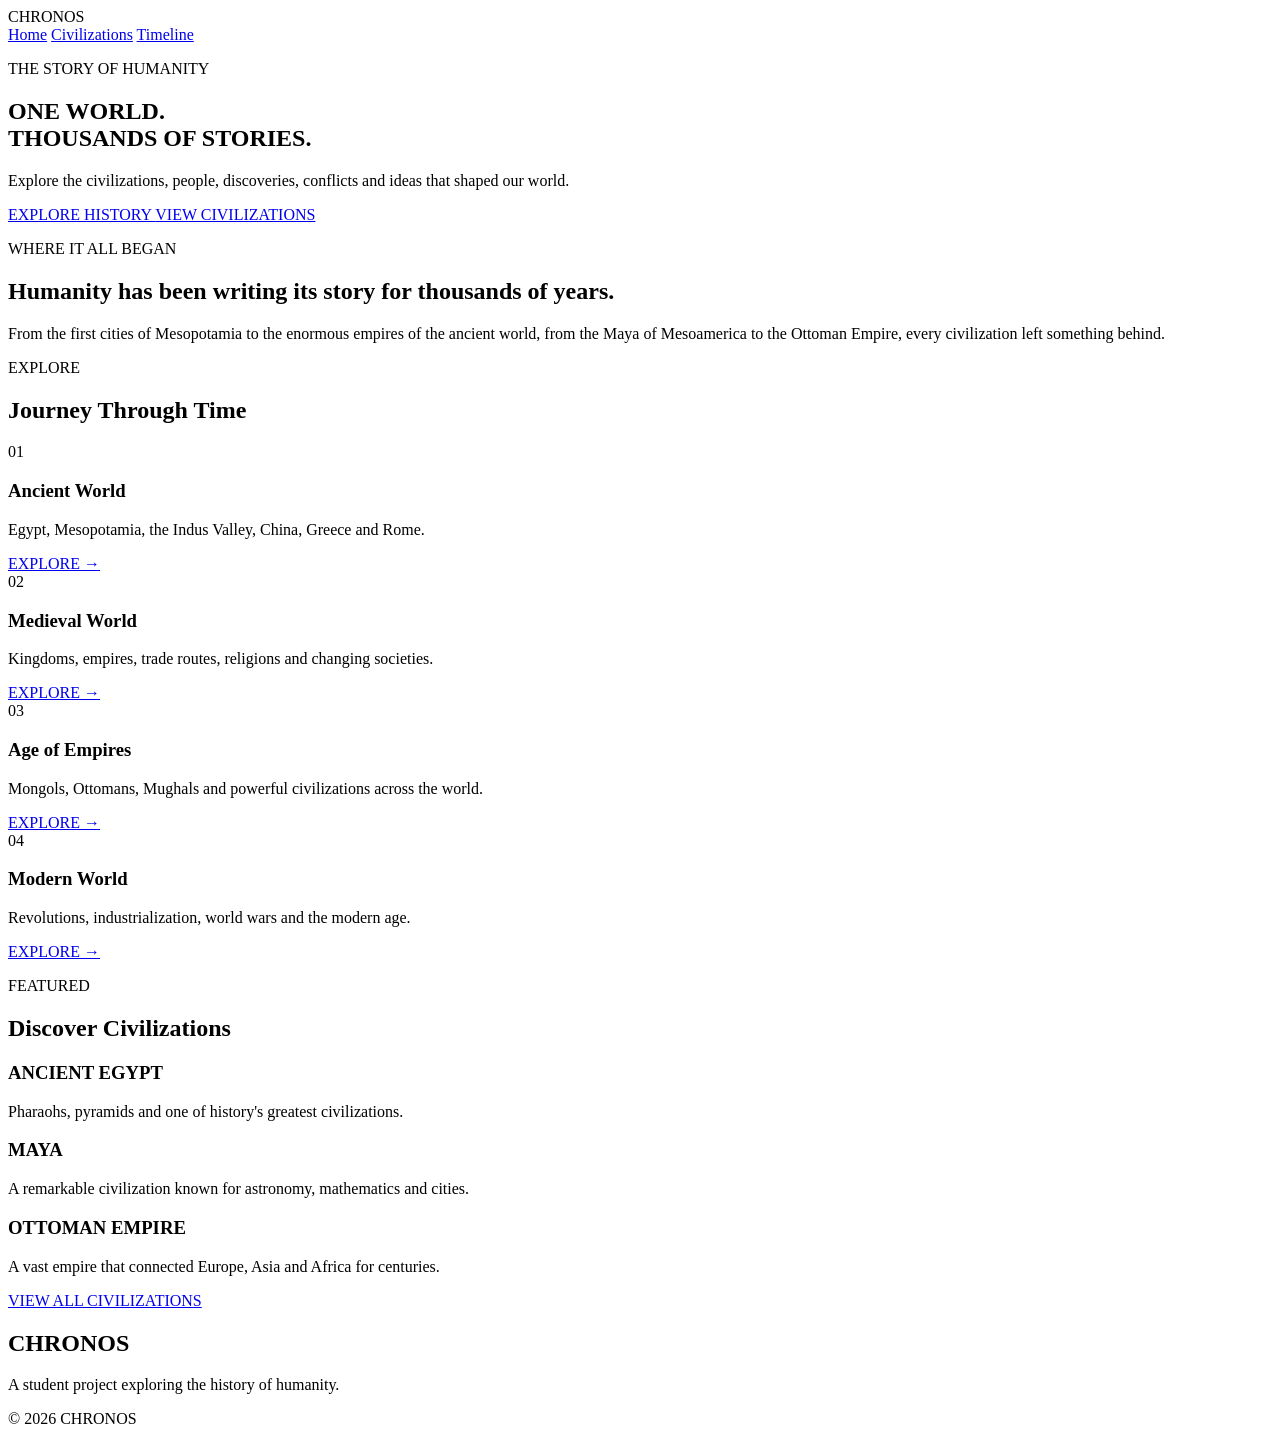
==== index.html @ 1f56f451 "Add files via upload" ====
<!DOCTYPE html>
<html lang="en">

<head>
    <meta charset="UTF-8">
    <meta name="viewport" content="width=device-width, initial-scale=1.0">

    <title>CHRONOS | A Journey Through Human History</title>

    <link rel="stylesheet" href="css/style.css">
</head>

<body>

    <!-- Navigation Bar -->

    <nav class="navbar">

        <div class="logo">
            CHRONOS
        </div>

        <div class="nav-links">
            <a href="index.html">Home</a>
            <a href="civilizations.html">Civilizations</a>
            <a href="timeline.html">Timeline</a>
        </div>

    </nav>


    <!-- Hero Section -->

    <section class="hero">

        <div class="hero-content">

            <p class="small-title">THE STORY OF HUMANITY</p>

            <h1>
                ONE WORLD.<br>
                THOUSANDS OF STORIES.
            </h1>

            <p class="hero-text">
                Explore the civilizations, people, discoveries,
                conflicts and ideas that shaped our world.
            </p>

            <div class="hero-buttons">

                <a href="timeline.html" class="main-button">
                    EXPLORE HISTORY
                </a>

                <a href="civilizations.html" class="second-button">
                    VIEW CIVILIZATIONS
                </a>

            </div>

        </div>

    </section>


    <!-- Introduction -->

    <section class="intro">

        <p class="section-label">WHERE IT ALL BEGAN</p>

        <h2>
            Humanity has been writing its story
            for thousands of years.
        </h2>

        <p>
            From the first cities of Mesopotamia to the
            enormous empires of the ancient world, from
            the Maya of Mesoamerica to the Ottoman Empire,
            every civilization left something behind.
        </p>

    </section>


    <!-- Historical Eras -->

    <section class="eras">

        <div class="section-heading">

            <p class="section-label">EXPLORE</p>

            <h2>Journey Through Time</h2>

        </div>


        <div class="era-container">

            <div class="era-card">

                <span>01</span>

                <h3>Ancient World</h3>

                <p>
                    Egypt, Mesopotamia, the Indus Valley,
                    China, Greece and Rome.
                </p>

                <a href="timeline.html">EXPLORE →</a>

            </div>


            <div class="era-card">

                <span>02</span>

                <h3>Medieval World</h3>

                <p>
                    Kingdoms, empires, trade routes,
                    religions and changing societies.
                </p>

                <a href="timeline.html">EXPLORE →</a>

            </div>


            <div class="era-card">

                <span>03</span>

                <h3>Age of Empires</h3>

                <p>
                    Mongols, Ottomans, Mughals and
                    powerful civilizations across the world.
                </p>

                <a href="timeline.html">EXPLORE →</a>

            </div>


            <div class="era-card">

                <span>04</span>

                <h3>Modern World</h3>

                <p>
                    Revolutions, industrialization,
                    world wars and the modern age.
                </p>

                <a href="timeline.html">EXPLORE →</a>

            </div>

        </div>

    </section>


    <!-- Featured Civilizations -->

    <section class="featured">

        <p class="section-label">FEATURED</p>

        <h2>Discover Civilizations</h2>

        <div class="featured-container">

            <div class="civilization-card">
                <h3>ANCIENT EGYPT</h3>
                <p>Pharaohs, pyramids and one of history's greatest civilizations.</p>
            </div>

            <div class="civilization-card">
                <h3>MAYA</h3>
                <p>A remarkable civilization known for astronomy, mathematics and cities.</p>
            </div>

            <div class="civilization-card">
                <h3>OTTOMAN EMPIRE</h3>
                <p>A vast empire that connected Europe, Asia and Africa for centuries.</p>
            </div>

        </div>

        <a href="civilizations.html" class="main-button">
            VIEW ALL CIVILIZATIONS
        </a>

    </section>


    <!-- Footer -->

    <footer>

        <h2>CHRONOS</h2>

        <p>
            A student project exploring the history of humanity.
        </p>

        <p class="copyright">
            © 2026 CHRONOS
        </p>

    </footer>


    <script src="js/main.js"></script>

</body>

</html>
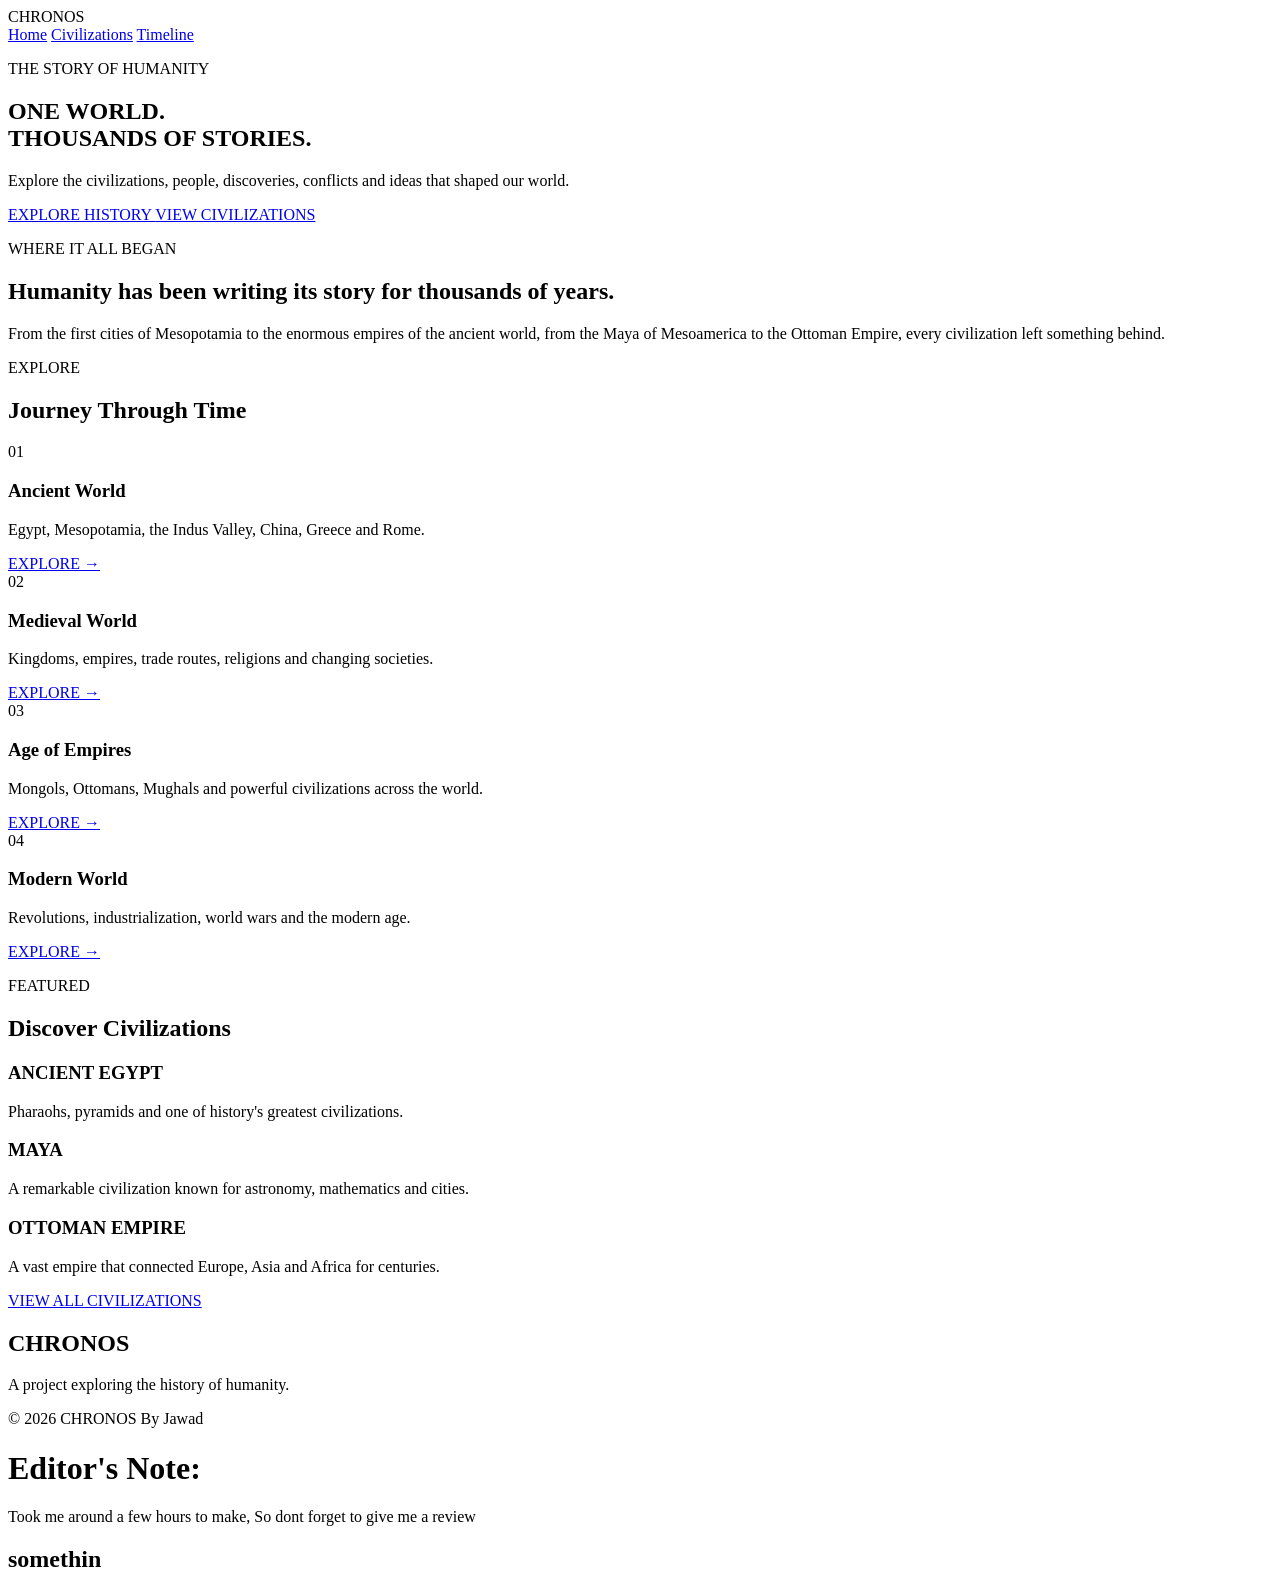
==== commit 2afd836b: "Update index.html" ====
--- a/index.html
+++ b/index.html
@@ -209,13 +209,18 @@
         <h2>CHRONOS</h2>
 
         <p>
-            A student project exploring the history of humanity.
+            A  project exploring the history of humanity.
         </p>
 
         <p class="copyright">
-            © 2026 CHRONOS
+            © 2026 CHRONOS By Jawad
         </p>
 
+       <div> <h1>Editor's Note:
+        </h1>
+           <p>Took me around a few hours to make, So dont forget to give me a review</p>
+       <h2>somethin</h2></div>
+
     </footer>
 
 
@@ -223,4 +228,4 @@
 
 </body>
 
-</html>+</html>
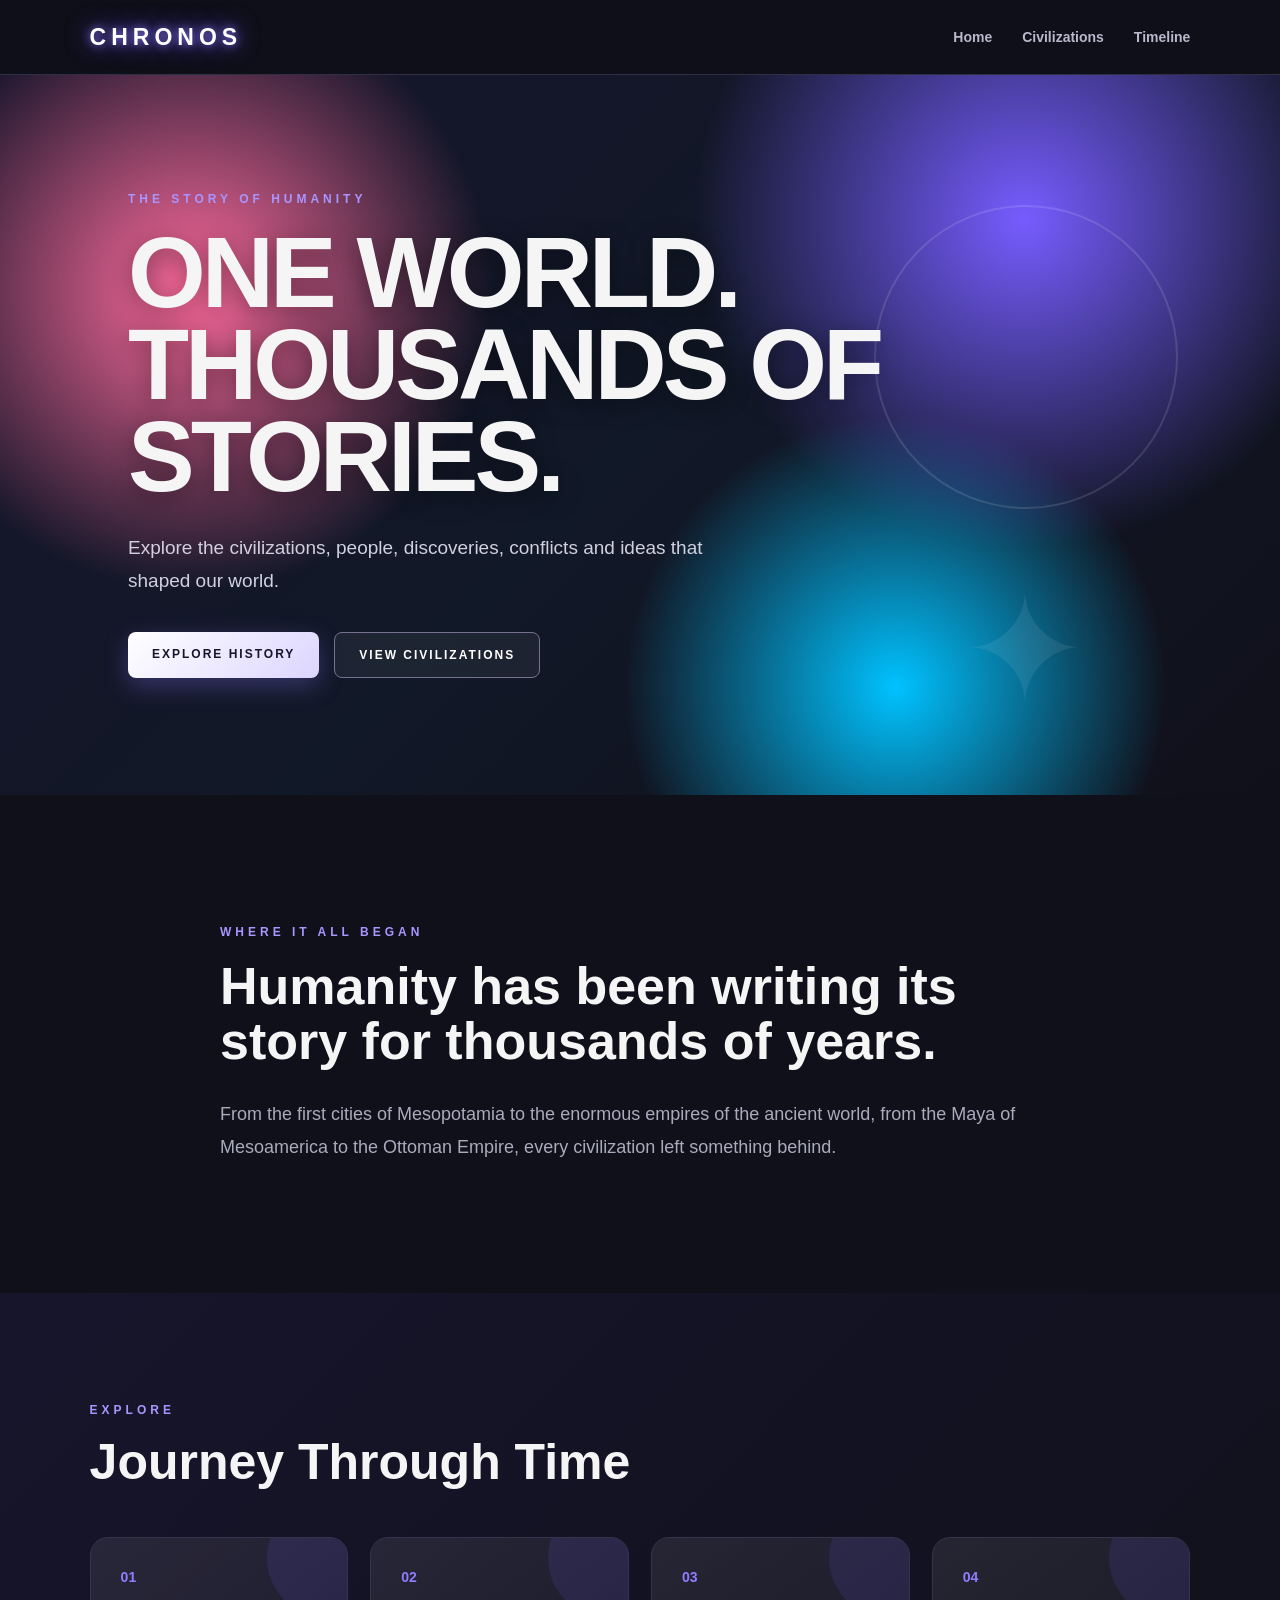
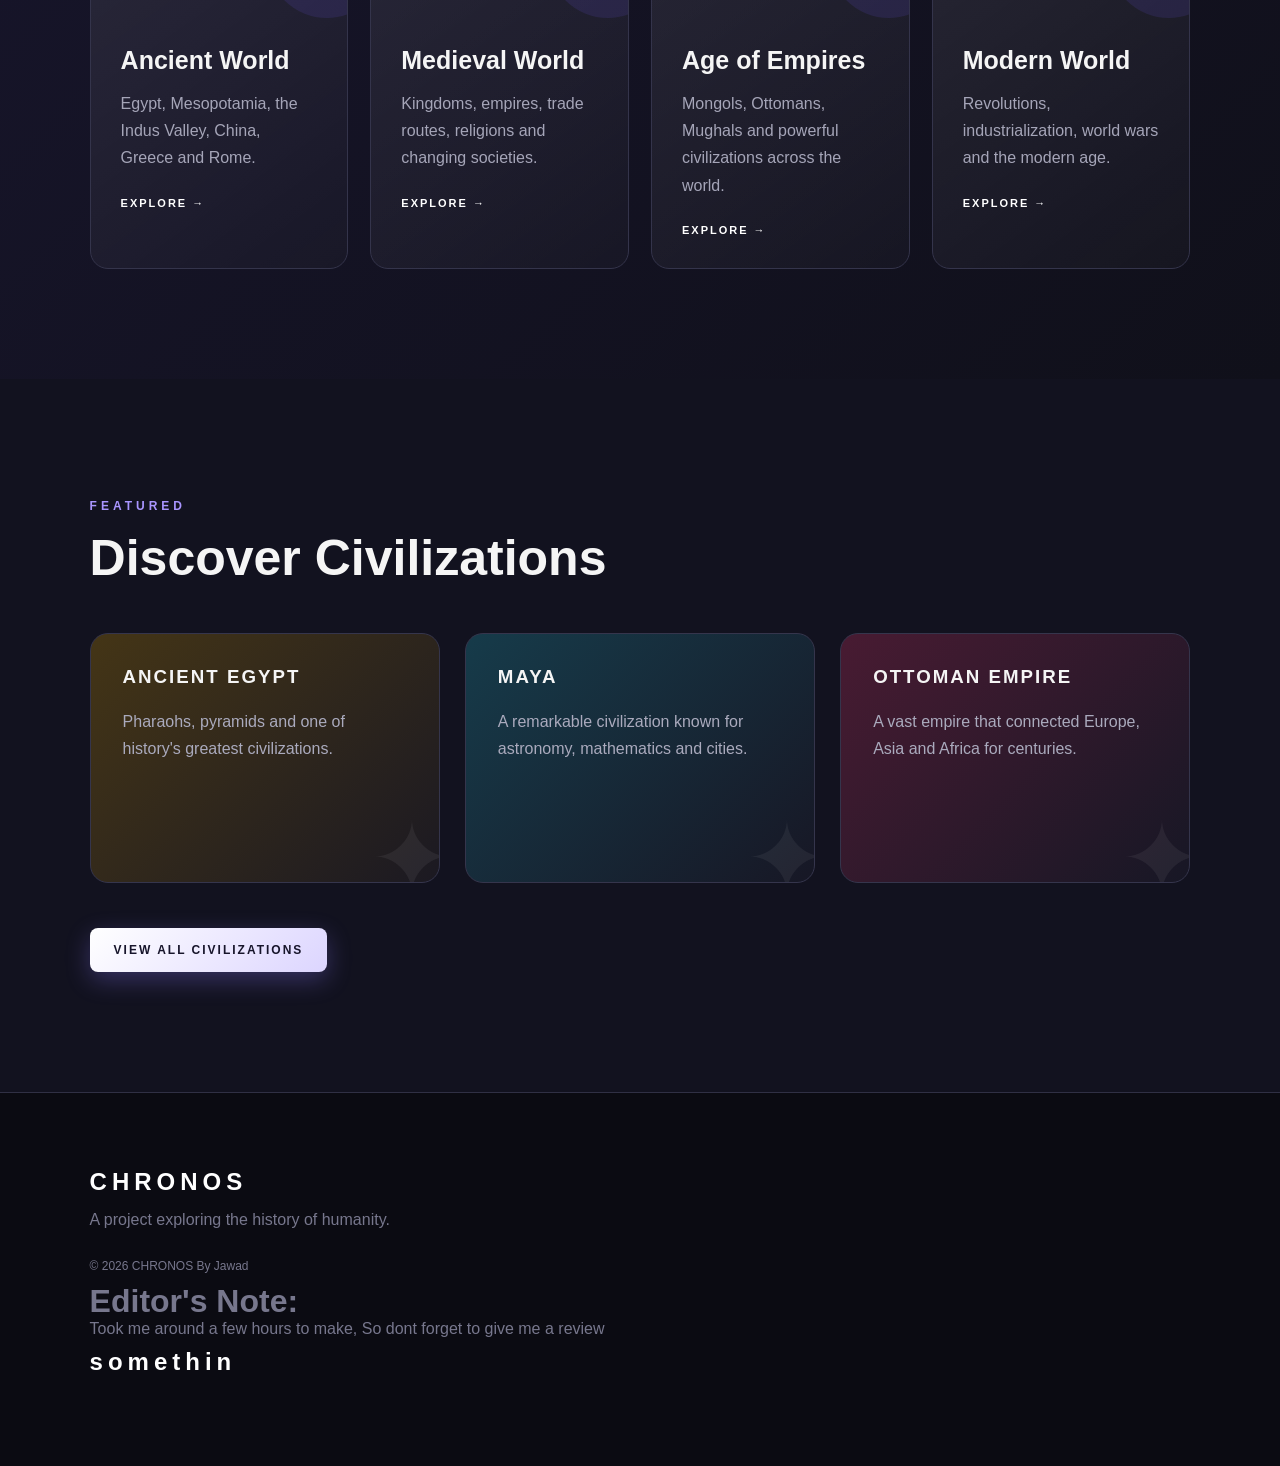
==== commit 92f6f4dc: "Update index.html" ====
--- a/index.html
+++ b/index.html
@@ -7,7 +7,7 @@
 
     <title>CHRONOS | A Journey Through Human History</title>
 
-    <link rel="stylesheet" href="css/style.css">
+    <link rel="stylesheet" href="style.css">
 </head>
 
 <body>
--- a/style.css
+++ b/style.css
@@ -0,0 +1,1011 @@
+/* =========================================
+   CHRONOS
+   A JOURNEY THROUGH HUMAN HISTORY
+   ========================================= */
+
+
+/* RESET */
+
+* {
+    margin: 0;
+    padding: 0;
+    box-sizing: border-box;
+}
+
+html {
+    scroll-behavior: smooth;
+}
+
+body {
+    background-color: #10101a;
+    color: #f5f5f5;
+    font-family: Arial, Helvetica, sans-serif;
+    overflow-x: hidden;
+}
+
+
+/* =========================================
+   NAVBAR
+   ========================================= */
+
+.navbar {
+    height: 75px;
+
+    display: flex;
+    justify-content: space-between;
+    align-items: center;
+
+    padding: 0 7%;
+
+    background-color: rgba(16, 16, 26, 0.92);
+
+    border-bottom: 1px solid #303044;
+
+    position: sticky;
+    top: 0;
+
+    z-index: 100;
+
+    backdrop-filter: blur(10px);
+}
+
+.logo {
+    font-size: 23px;
+    font-weight: bold;
+
+    letter-spacing: 5px;
+
+    color: #ffffff;
+
+    text-shadow:
+        0 0 10px #8f7cff,
+        0 0 25px #5d4dff;
+}
+
+.nav-links {
+    display: flex;
+    gap: 30px;
+}
+
+.nav-links a {
+    color: #b9b8cc;
+
+    text-decoration: none;
+
+    font-size: 14px;
+    font-weight: bold;
+
+    transition: 0.3s;
+}
+
+.nav-links a:hover {
+    color: #ffffff;
+
+    transform: translateY(-2px);
+
+    text-shadow: 0 0 10px #8f7cff;
+}
+
+
+/* =========================================
+   GENERAL LABELS
+   ========================================= */
+
+.small-title,
+.section-label {
+    color: #a995ff;
+
+    font-size: 12px;
+
+    font-weight: bold;
+
+    letter-spacing: 4px;
+
+    margin-bottom: 20px;
+}
+
+
+/* =========================================
+   HERO
+   ========================================= */
+
+.hero {
+    min-height: 720px;
+
+    display: flex;
+    align-items: center;
+
+    padding: 90px 10%;
+
+    position: relative;
+
+    overflow: hidden;
+
+    background:
+        radial-gradient(
+            circle at 15% 30%,
+            #ff6b9d 0%,
+            transparent 25%
+        ),
+        radial-gradient(
+            circle at 80% 20%,
+            #765cff 0%,
+            transparent 28%
+        ),
+        radial-gradient(
+            circle at 70% 85%,
+            #00c2ff 0%,
+            transparent 25%
+        ),
+        linear-gradient(
+            135deg,
+            #17152b,
+            #111827 50%,
+            #10101a
+        );
+}
+
+
+/* Decorative circles */
+
+.hero::before {
+    content: "";
+
+    position: absolute;
+
+    width: 300px;
+    height: 300px;
+
+    border-radius: 50%;
+
+    border: 2px solid rgba(255, 255, 255, 0.12);
+
+    right: 8%;
+    top: 18%;
+
+    animation: float 6s ease-in-out infinite;
+}
+
+.hero::after {
+    content: "✦";
+
+    position: absolute;
+
+    font-size: 150px;
+
+    color: rgba(255, 255, 255, 0.08);
+
+    right: 15%;
+    bottom: 8%;
+
+    animation: spin 15s linear infinite;
+}
+
+.hero-content {
+    max-width: 850px;
+
+    position: relative;
+
+    z-index: 2;
+}
+
+.hero h1 {
+    font-size: clamp(50px, 8vw, 100px);
+
+    line-height: 0.92;
+
+    letter-spacing: -4px;
+
+    margin-bottom: 30px;
+
+    text-shadow:
+        0 5px 25px rgba(0, 0, 0, 0.4);
+}
+
+.hero-text {
+    color: #d0d0df;
+
+    max-width: 600px;
+
+    font-size: 19px;
+
+    line-height: 1.7;
+
+    margin-bottom: 35px;
+}
+
+
+/* =========================================
+   BUTTONS
+   ========================================= */
+
+.hero-buttons {
+    display: flex;
+
+    gap: 15px;
+
+    flex-wrap: wrap;
+}
+
+.main-button,
+.second-button {
+    display: inline-block;
+
+    padding: 15px 24px;
+
+    text-decoration: none;
+
+    font-size: 12px;
+
+    font-weight: bold;
+
+    letter-spacing: 2px;
+
+    border-radius: 8px;
+
+    transition: 0.3s;
+}
+
+.main-button {
+    background: linear-gradient(
+        135deg,
+        #ffffff,
+        #dcd5ff
+    );
+
+    color: #17152b;
+
+    box-shadow:
+        0 8px 25px rgba(139, 124, 255, 0.3);
+}
+
+.main-button:hover {
+    transform: translateY(-5px) scale(1.03);
+
+    box-shadow:
+        0 12px 35px rgba(139, 124, 255, 0.5);
+}
+
+.second-button {
+    border: 1px solid #77728f;
+
+    color: white;
+
+    background-color: rgba(255, 255, 255, 0.05);
+}
+
+.second-button:hover {
+    background-color: rgba(255, 255, 255, 0.12);
+
+    border-color: white;
+
+    transform: translateY(-4px);
+}
+
+
+/* =========================================
+   INTRO
+   ========================================= */
+
+.intro {
+    max-width: 900px;
+
+    margin: auto;
+
+    padding: 130px 30px;
+}
+
+.intro h1,
+.intro h2 {
+    font-size: 52px;
+
+    line-height: 1.05;
+
+    margin-bottom: 30px;
+}
+
+.intro > p:last-child {
+    color: #aaaabd;
+
+    font-size: 18px;
+
+    line-height: 1.8;
+}
+
+
+/* =========================================
+   ERAS
+   ========================================= */
+
+.eras {
+    padding: 110px 7%;
+
+    background:
+        linear-gradient(
+            135deg,
+            #17152b,
+            #10101a
+        );
+}
+
+.section-heading {
+    margin-bottom: 50px;
+}
+
+.section-heading h2,
+.featured h2 {
+    font-size: 50px;
+
+    line-height: 1;
+}
+
+
+/* =========================================
+   ERA CARDS
+   ========================================= */
+
+.era-container {
+    display: grid;
+
+    grid-template-columns:
+        repeat(auto-fit, minmax(220px, 1fr));
+
+    gap: 22px;
+}
+
+.era-card {
+    min-height: 320px;
+
+    padding: 30px;
+
+    border: 1px solid #34344b;
+
+    border-radius: 18px;
+
+    background:
+        linear-gradient(
+            145deg,
+            rgba(255, 255, 255, 0.08),
+            rgba(255, 255, 255, 0.02)
+        );
+
+    position: relative;
+
+    overflow: hidden;
+
+    transition: 0.4s;
+}
+
+.era-card::before {
+    content: "";
+
+    position: absolute;
+
+    width: 120px;
+    height: 120px;
+
+    border-radius: 50%;
+
+    background-color: #765cff;
+
+    opacity: 0.12;
+
+    right: -40px;
+    top: -40px;
+
+    transition: 0.4s;
+}
+
+.era-card:hover {
+    transform: translateY(-10px) rotate(-1deg);
+
+    border-color: #8f7cff;
+
+    box-shadow:
+        0 15px 40px rgba(0, 0, 0, 0.35);
+}
+
+.era-card:hover::before {
+    transform: scale(2);
+    opacity: 0.2;
+}
+
+.era-card span {
+    color: #8f7cff;
+
+    font-size: 14px;
+
+    font-weight: bold;
+}
+
+.era-card h3 {
+    margin-top: 60px;
+
+    margin-bottom: 15px;
+
+    font-size: 25px;
+}
+
+.era-card p {
+    color: #a5a5b8;
+
+    line-height: 1.7;
+}
+
+.era-card a {
+    display: inline-block;
+
+    margin-top: 25px;
+
+    color: #ffffff;
+
+    text-decoration: none;
+
+    font-size: 11px;
+
+    font-weight: bold;
+
+    letter-spacing: 2px;
+
+    transition: 0.3s;
+}
+
+.era-card a:hover {
+    color: #a995ff;
+
+    transform: translateX(5px);
+}
+
+
+/* =========================================
+   FEATURED CIVILIZATIONS
+   ========================================= */
+
+.featured {
+    padding: 120px 7%;
+
+    background-color: #12121f;
+}
+
+.featured h2 {
+    margin-bottom: 50px;
+}
+
+.featured-container {
+    display: grid;
+
+    grid-template-columns:
+        repeat(auto-fit, minmax(250px, 1fr));
+
+    gap: 25px;
+
+    margin-bottom: 45px;
+}
+
+.civilization-card {
+    min-height: 250px;
+
+    padding: 32px;
+
+    border-radius: 18px;
+
+    border: 1px solid #35354c;
+
+    background:
+        linear-gradient(
+            135deg,
+            #24203d,
+            #171725
+        );
+
+    position: relative;
+
+    overflow: hidden;
+
+    transition: 0.4s;
+}
+
+
+/* Different colorful glow for each card */
+
+.civilization-card:nth-child(1) {
+    background:
+        linear-gradient(
+            135deg,
+            #443516,
+            #1b1922
+        );
+}
+
+.civilization-card:nth-child(2) {
+    background:
+        linear-gradient(
+            135deg,
+            #163b4a,
+            #171725
+        );
+}
+
+.civilization-card:nth-child(3) {
+    background:
+        linear-gradient(
+            135deg,
+            #481b32,
+            #171725
+        );
+}
+
+.civilization-card::after {
+    content: "✦";
+
+    position: absolute;
+
+    font-size: 100px;
+
+    right: -15px;
+    bottom: -35px;
+
+    color: rgba(255, 255, 255, 0.06);
+}
+
+.civilization-card:hover {
+    transform: translateY(-10px);
+
+    border-color: #8f7cff;
+
+    box-shadow:
+        0 15px 40px rgba(0, 0, 0, 0.4);
+}
+
+.civilization-card h3 {
+    margin-bottom: 20px;
+
+    letter-spacing: 2px;
+}
+
+.civilization-card p {
+    color: #aaaabd;
+
+    line-height: 1.7;
+}
+
+
+/* =========================================
+   CIVILIZATION PAGE
+   ========================================= */
+
+.civilization-header {
+    padding: 150px 10% 110px;
+
+    position: relative;
+
+    overflow: hidden;
+
+    background:
+        radial-gradient(
+            circle at 80% 20%,
+            #ffb84d 0%,
+            transparent 25%
+        ),
+        radial-gradient(
+            circle at 20% 80%,
+            #e85d75 0%,
+            transparent 25%
+        ),
+        linear-gradient(
+            135deg,
+            #302313,
+            #171522,
+            #10101a
+        );
+}
+
+.civilization-header::after {
+    content: "𓂀";
+
+    position: absolute;
+
+    right: 10%;
+    top: 20%;
+
+    font-size: 170px;
+
+    opacity: 0.12;
+
+    animation: float 5s ease-in-out infinite;
+}
+
+.civilization-header h1 {
+    font-size: clamp(55px, 9vw, 110px);
+
+    line-height: 0.9;
+
+    letter-spacing: -4px;
+
+    margin-bottom: 30px;
+}
+
+.civilization-header > p:last-child {
+    max-width: 650px;
+
+    color: #d0cbd1;
+
+    font-size: 19px;
+
+    line-height: 1.7;
+}
+
+
+/* =========================================
+   FACTS
+   ========================================= */
+
+.facts {
+    display: grid;
+
+    grid-template-columns: repeat(4, 1fr);
+
+    background-color: #161622;
+
+    border-bottom: 1px solid #303044;
+}
+
+.fact {
+    padding: 38px;
+
+    border-right: 1px solid #303044;
+}
+
+.fact:last-child {
+    border-right: none;
+}
+
+.fact span {
+    color: #8f7cff;
+
+    font-size: 11px;
+
+    font-weight: bold;
+
+    letter-spacing: 2px;
+}
+
+.fact h3 {
+    margin-top: 12px;
+
+    font-size: 17px;
+
+    color: #eeeeee;
+}
+
+
+/* =========================================
+   HISTORY SECTION
+   ========================================= */
+
+.history-section {
+    max-width: 950px;
+
+    margin: auto;
+
+    padding: 130px 30px;
+}
+
+.history-section h2,
+.periods h2,
+.achievements h2 {
+    font-size: 48px;
+
+    line-height: 1.05;
+
+    margin-bottom: 30px;
+}
+
+.history-section p:not(.section-label) {
+    color: #aaaabd;
+
+    line-height: 1.9;
+
+    font-size: 17px;
+
+    margin-bottom: 20px;
+}
+
+
+/* =========================================
+   PERIODS
+   ========================================= */
+
+.periods {
+    padding: 110px 7%;
+
+    background:
+        linear-gradient(
+            135deg,
+            #15152a,
+            #10101a
+        );
+}
+
+.period-container {
+    display: grid;
+
+    grid-template-columns:
+        repeat(auto-fit, minmax(230px, 1fr));
+
+    gap: 22px;
+
+    margin-top: 50px;
+}
+
+.period-card {
+    min-height: 280px;
+
+    padding: 30px;
+
+    border: 1px solid #34344b;
+
+    border-radius: 16px;
+
+    background-color: #191927;
+
+    transition: 0.35s;
+}
+
+.period-card:hover {
+    transform: translateY(-8px);
+
+    border-color: #ffb84d;
+
+    box-shadow:
+        0 12px 35px rgba(0, 0, 0, 0.35);
+}
+
+.period-card span {
+    color: #ffb84d;
+
+    font-size: 13px;
+
+    font-weight: bold;
+}
+
+.period-card h3 {
+    margin-top: 45px;
+
+    margin-bottom: 15px;
+
+    font-size: 21px;
+}
+
+.period-card p {
+    color: #9999ad;
+
+    line-height: 1.7;
+}
+
+
+/* =========================================
+   ACHIEVEMENTS
+   ========================================= */
+
+.achievements {
+    padding: 120px 7%;
+
+    background-color: #12121f;
+}
+
+.achievement-container {
+    display: grid;
+
+    grid-template-columns:
+        repeat(auto-fit, minmax(250px, 1fr));
+
+    gap: 22px;
+
+    margin-top: 50px;
+}
+
+.achievement-card {
+    padding: 35px;
+
+    min-height: 230px;
+
+    border: 1px solid #35354c;
+
+    border-radius: 16px;
+
+    background:
+        linear-gradient(
+            135deg,
+            #211d36,
+            #151522
+        );
+
+    transition: 0.35s;
+}
+
+.achievement-card:hover {
+    transform: translateY(-8px);
+
+    border-color: #45d6ff;
+}
+
+.achievement-card h3 {
+    margin-bottom: 20px;
+
+    letter-spacing: 2px;
+}
+
+.achievement-card p {
+    color: #9999ad;
+
+    line-height: 1.7;
+}
+
+
+/* =========================================
+   BACK BUTTON
+   ========================================= */
+
+.back-section {
+    padding: 40px 7% 100px;
+
+    background-color: #12121f;
+}
+
+
+/* =========================================
+   FOOTER
+   ========================================= */
+
+footer {
+    padding: 75px 7%;
+
+    border-top: 1px solid #303044;
+
+    background-color: #0b0b12;
+
+    color: #77778d;
+}
+
+footer h2 {
+    color: white;
+
+    letter-spacing: 5px;
+
+    margin-bottom: 15px;
+}
+
+footer p {
+    margin-bottom: 10px;
+}
+
+.copyright {
+    font-size: 12px;
+
+    margin-top: 30px;
+}
+
+
+/* =========================================
+   ANIMATIONS
+   ========================================= */
+
+@keyframes float {
+
+    0% {
+        transform: translateY(0px);
+    }
+
+    50% {
+        transform: translateY(-18px);
+    }
+
+    100% {
+        transform: translateY(0px);
+    }
+}
+
+@keyframes spin {
+
+    from {
+        transform: rotate(0deg);
+    }
+
+    to {
+        transform: rotate(360deg);
+    }
+}
+
+
+/* =========================================
+   MOBILE
+   ========================================= */
+
+@media (max-width: 800px) {
+
+    .facts {
+        grid-template-columns: repeat(2, 1fr);
+    }
+
+    .fact:nth-child(2) {
+        border-right: none;
+    }
+
+    .fact:nth-child(3),
+    .fact:nth-child(4) {
+        border-top: 1px solid #303044;
+    }
+
+}
+
+
+@media (max-width: 600px) {
+
+    .navbar {
+        padding: 0 20px;
+    }
+
+    .nav-links {
+        gap: 12px;
+    }
+
+    .nav-links a {
+        font-size: 10px;
+    }
+
+    .hero {
+        padding: 70px 25px;
+    }
+
+    .hero h1 {
+        letter-spacing: -2px;
+    }
+
+    .intro {
+        padding: 90px 25px;
+    }
+
+    .intro h1,
+    .intro h2 {
+        font-size: 38px;
+    }
+
+    .civilization-header {
+        padding: 100px 25px 80px;
+    }
+
+    .civilization-header h1 {
+        letter-spacing: -2px;
+    }
+
+    .history-section {
+        padding: 90px 25px;
+    }
+
+    .history-section h2,
+    .periods h2,
+    .achievements h2 {
+        font-size: 38px;
+    }
+
+}
+
+
+@media (max-width: 500px) {
+
+    .facts {
+        grid-template-columns: 1fr;
+    }
+
+    .fact {
+        border-right: none;
+
+        border-bottom: 1px solid #303044;
+    }
+
+    .fact:last-child {
+        border-bottom: none;
+    }
+
+}
